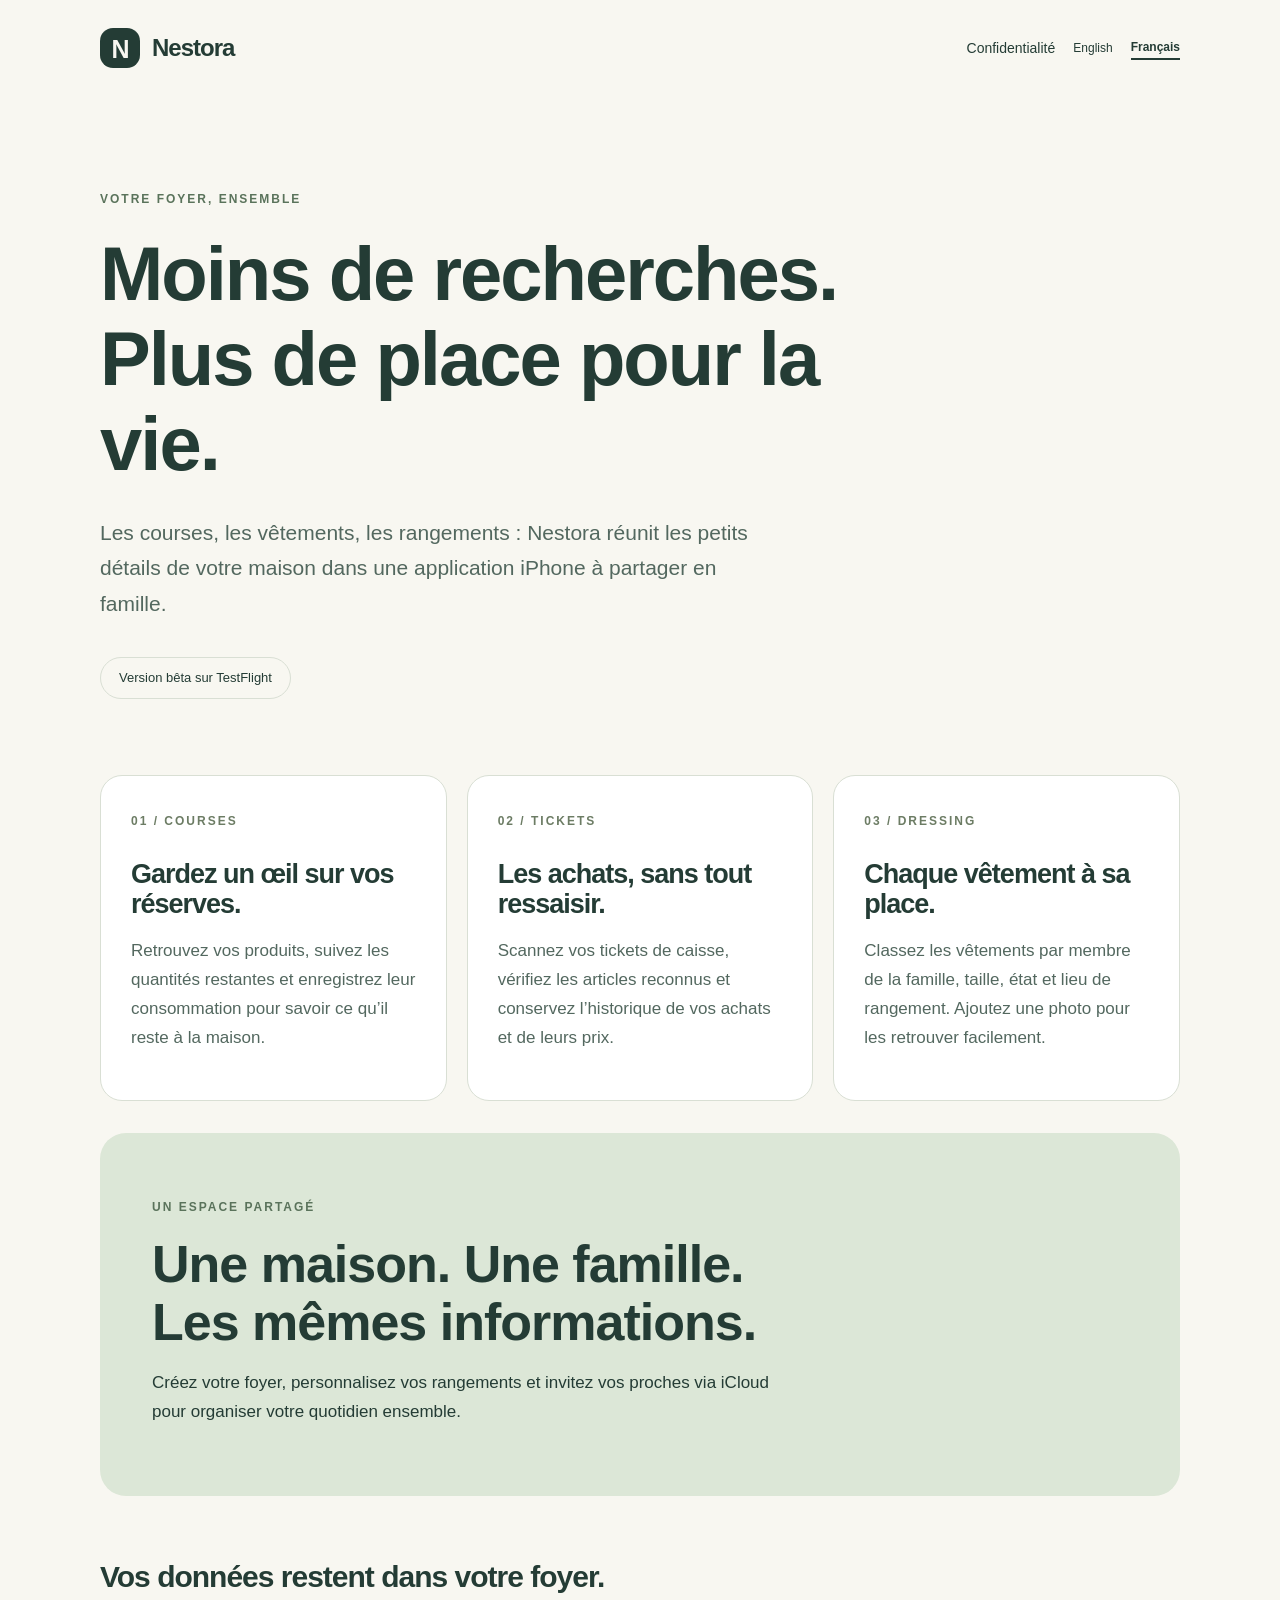
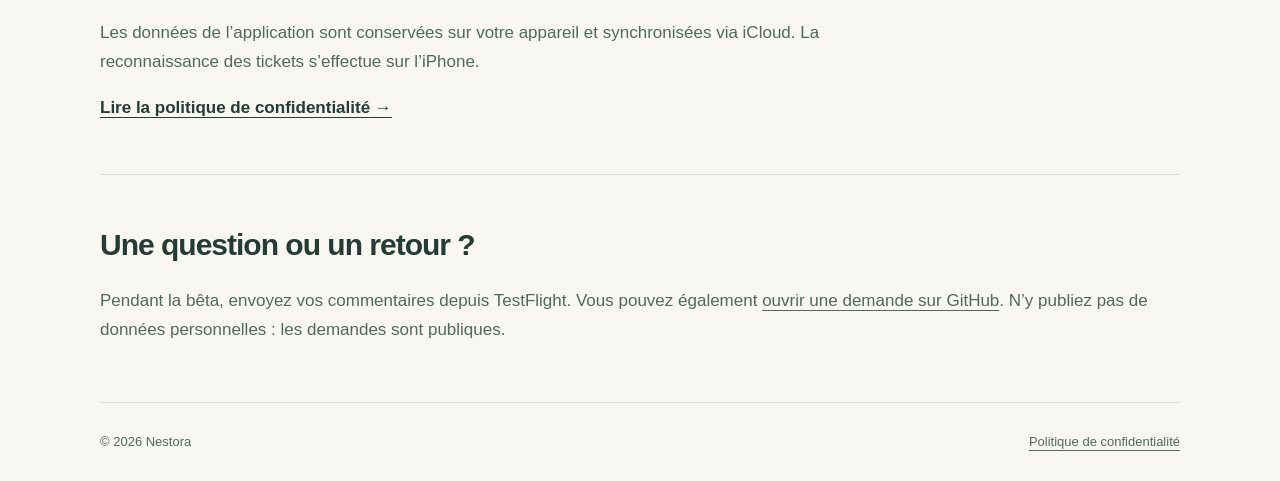
==== fr/index.html @ 75b87766 "Default to English and add French translations" ====
<!doctype html>
<html lang="fr">
<head>
  <meta charset="utf-8">
  <meta name="viewport" content="width=device-width, initial-scale=1">
  <meta name="description" content="Nestora, votre stock alimentaire et votre dressing familial réunis sur iPhone, avec partage via iCloud.">
  <title>Nestora — Un foyer bien organisé</title>
  <link rel="stylesheet" href="../style.css">
</head>
<body>
  <header class="wrap"><a class="brand" href="./" aria-label="Nestora, accueil"><span class="logo" aria-hidden="true">N</span>Nestora</a><nav aria-label="Navigation"><a href="privacy.html">Confidentialité</a><a class="language" href="../index.html" lang="en" hreflang="en" aria-label="Switch to English">English</a><span class="language current" aria-current="true" lang="fr">Français</span></nav></header>
  <main class="wrap">
    <section class="hero">
      <p class="eyebrow">VOTRE FOYER, ENSEMBLE</p>
      <h1>Moins de recherches.<br>Plus de place pour la vie.</h1>
      <p class="intro">Les courses, les vêtements, les rangements : Nestora réunit les petits détails de votre maison dans une application iPhone à partager en famille.</p>
      <span class="badge">Version bêta sur TestFlight</span>
    </section>
    <section class="grid" aria-label="Fonctionnalités">
      <article><span class="number">01 / COURSES</span><h2>Gardez un œil sur vos réserves.</h2><p>Retrouvez vos produits, suivez les quantités restantes et enregistrez leur consommation pour savoir ce qu’il reste à la maison.</p></article>
      <article><span class="number">02 / TICKETS</span><h2>Les achats, sans tout ressaisir.</h2><p>Scannez vos tickets de caisse, vérifiez les articles reconnus et conservez l’historique de vos achats et de leurs prix.</p></article>
      <article><span class="number">03 / DRESSING</span><h2>Chaque vêtement à sa place.</h2><p>Classez les vêtements par membre de la famille, taille, état et lieu de rangement. Ajoutez une photo pour les retrouver facilement.</p></article>
    </section>
    <section class="family"><p class="eyebrow">UN ESPACE PARTAGÉ</p><h2>Une maison. Une famille.<br>Les mêmes informations.</h2><p>Créez votre foyer, personnalisez vos rangements et invitez vos proches via iCloud pour organiser votre quotidien ensemble.</p></section>
    <section class="trust"><h2>Vos données restent dans votre foyer.</h2><p>Les données de l’application sont conservées sur votre appareil et synchronisées via iCloud. La reconnaissance des tickets s’effectue sur l’iPhone.</p><a class="text-link" href="privacy.html">Lire la politique de confidentialité →</a></section>
    <section class="contact" id="contact"><h2>Une question ou un retour ?</h2><p>Pendant la bêta, envoyez vos commentaires depuis TestFlight. Vous pouvez également <a href="https://github.com/mtaieb/nestora-site/issues">ouvrir une demande sur GitHub</a>. N’y publiez pas de données personnelles : les demandes sont publiques.</p></section>
  </main>
  <footer class="wrap"><span>© 2026 Nestora</span><a href="privacy.html">Politique de confidentialité</a></footer>
</body>
</html>
---- style.css ----
:root{color-scheme:light;--ink:#243c35;--muted:#53685f;--paper:#f8f7f1;--green:#dce7d7;--line:#d9dfd4}*{box-sizing:border-box}body{margin:0;background:var(--paper);color:var(--ink);font:17px/1.7 -apple-system,BlinkMacSystemFont,"Segoe UI",sans-serif}a{color:inherit;text-underline-offset:4px}a:focus-visible{outline:3px solid #42684b;outline-offset:6px}.wrap{width:min(1080px,calc(100% - 48px));margin:auto}header{display:flex;align-items:center;justify-content:space-between;padding:28px 0}.brand{display:flex;align-items:center;gap:12px;font-size:24px;font-weight:700;text-decoration:none;letter-spacing:-1px}.logo{background:var(--ink);color:var(--paper);width:40px;height:40px;display:grid;place-items:center;border-radius:13px;font-size:25px}nav{font-size:14px}nav a{text-decoration:none}.hero{padding:80px 0 76px;max-width:850px}.eyebrow,.number{font-size:12px;letter-spacing:2px;font-weight:700}.eyebrow{color:#5a735b}h1,h2{line-height:1.12;letter-spacing:-2px;font-weight:600}h1{font-size:clamp(42px,6.4vw,76px);margin:22px 0 28px}h2{font-size:30px;letter-spacing:-1px}.intro{font-size:21px;max-width:680px;color:var(--muted)}.badge{display:inline-block;margin-top:14px;border:1px solid var(--line);border-radius:50px;padding:9px 18px;font-size:13px}.grid{display:grid;grid-template-columns:repeat(3,1fr);gap:20px}.grid article{padding:30px;background:#fff;border:1px solid var(--line);border-radius:22px}.number{color:#6c7c64}.grid h2{font-size:27px;margin:24px 0 18px}.grid p,.trust p,.contact p{color:var(--muted)}.family{background:var(--green);padding:52px;border-radius:26px;margin:32px 0 64px}.family h2{font-size:clamp(34px,4.5vw,52px);margin:18px 0}.family p:last-child{max-width:650px}.trust{max-width:750px;padding:0 0 52px}.text-link{font-weight:600}.contact{padding:28px 0 40px;border-top:1px solid var(--line)}footer{display:flex;justify-content:space-between;gap:20px;border-top:1px solid var(--line);padding:28px 0;font-size:13px;color:var(--muted)}.policy{max-width:800px;padding:45px 0 65px}.policy h1{font-size:clamp(38px,5vw,58px)}.policy h2{margin-top:38px;font-size:25px}.policy p,.policy li{color:var(--muted)}.policy .updated{font-size:14px}.policy .summary{padding:24px;background:var(--green);border-radius:18px}@media(max-width:720px){.wrap{width:calc(100% - 36px)}header{padding:20px 0}.hero{padding:42px 0}.intro{font-size:19px}.grid{grid-template-columns:1fr}.grid article{padding:26px}.family{padding:30px;margin-bottom:44px}footer{flex-direction:column;gap:8px}nav{font-size:12px}}

nav{display:flex;align-items:center;gap:18px;flex-wrap:wrap;justify-content:flex-end}.language{font-size:12px}.current{font-weight:700;border-bottom:2px solid var(--ink)}@media(max-width:480px){header{gap:16px}nav{gap:10px;max-width:190px}}
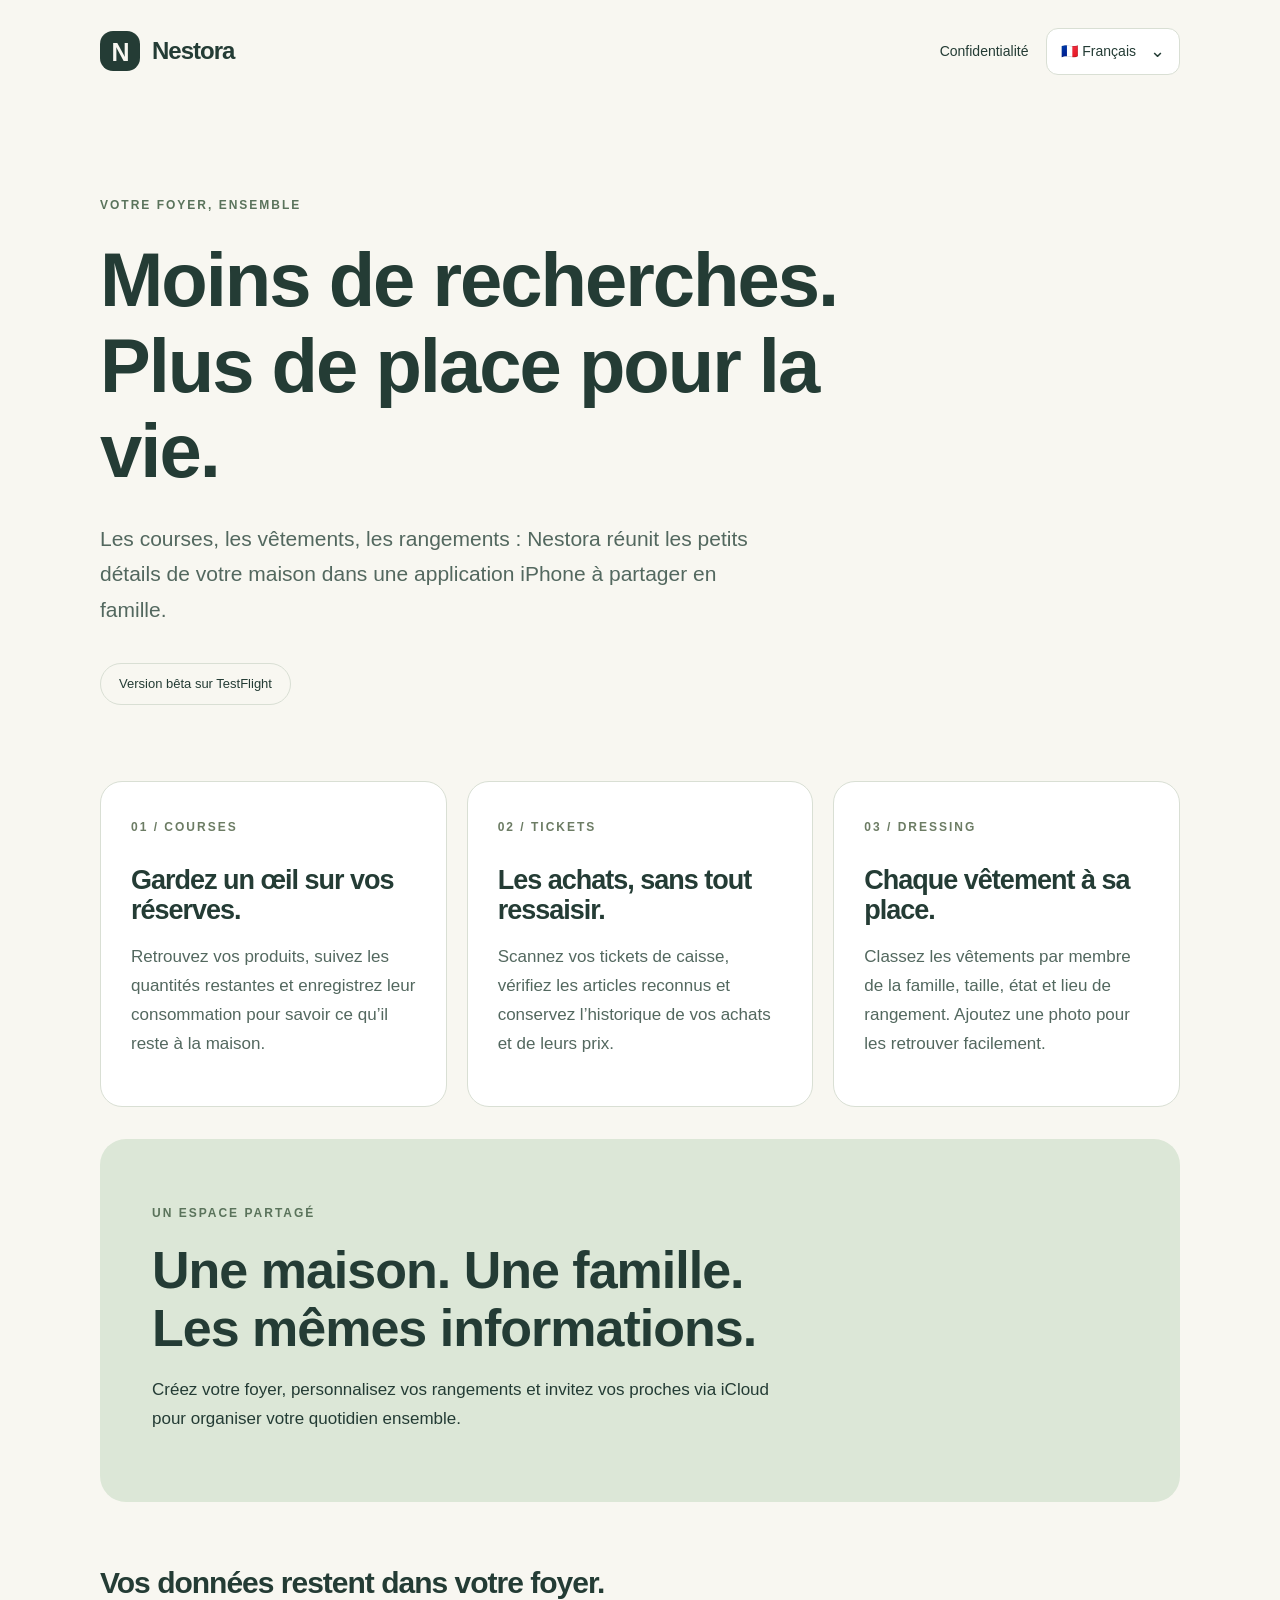
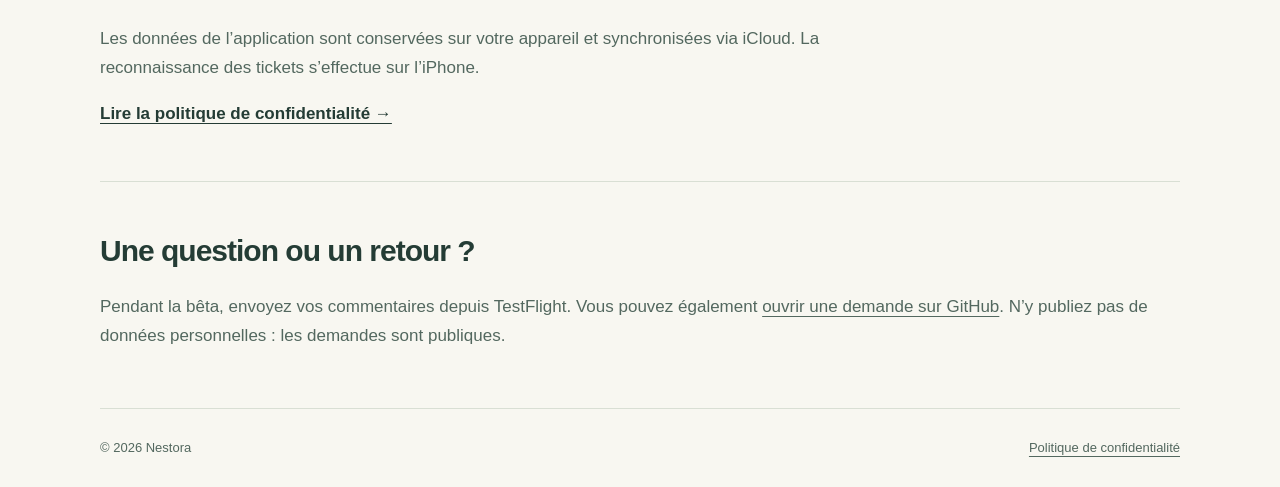
==== commit 473749ed: "Add flag dropdown for language selection" ====
--- a/fr/index.html
+++ b/fr/index.html
@@ -8,7 +8,7 @@
   <link rel="stylesheet" href="../style.css">
 </head>
 <body>
-  <header class="wrap"><a class="brand" href="./" aria-label="Nestora, accueil"><span class="logo" aria-hidden="true">N</span>Nestora</a><nav aria-label="Navigation"><a href="privacy.html">Confidentialité</a><a class="language" href="../index.html" lang="en" hreflang="en" aria-label="Switch to English">English</a><span class="language current" aria-current="true" lang="fr">Français</span></nav></header>
+  <header class="wrap"><a class="brand" href="./" aria-label="Nestora, accueil"><span class="logo" aria-hidden="true">N</span>Nestora</a><nav aria-label="Navigation"><a href="privacy.html">Confidentialité</a><details class="language-picker"><summary aria-label="Choisir la langue"><span>🇫🇷 Français</span><span class="chevron" aria-hidden="true">⌄</span></summary><div class="language-options"><a href="../index.html" lang="en" hreflang="en"><span aria-hidden="true">🇬🇧</span> English<span class="check" aria-hidden="true"></span></a><a href="index.html" lang="fr" hreflang="fr" aria-current="page"><span aria-hidden="true">🇫🇷</span> Français<span class="check" aria-hidden="true">✓</span></a></div></details></nav></header>
   <main class="wrap">
     <section class="hero">
       <p class="eyebrow">VOTRE FOYER, ENSEMBLE</p>
--- a/style.css
+++ b/style.css
@@ -1,3 +1,15 @@
 :root{color-scheme:light;--ink:#243c35;--muted:#53685f;--paper:#f8f7f1;--green:#dce7d7;--line:#d9dfd4}*{box-sizing:border-box}body{margin:0;background:var(--paper);color:var(--ink);font:17px/1.7 -apple-system,BlinkMacSystemFont,"Segoe UI",sans-serif}a{color:inherit;text-underline-offset:4px}a:focus-visible{outline:3px solid #42684b;outline-offset:6px}.wrap{width:min(1080px,calc(100% - 48px));margin:auto}header{display:flex;align-items:center;justify-content:space-between;padding:28px 0}.brand{display:flex;align-items:center;gap:12px;font-size:24px;font-weight:700;text-decoration:none;letter-spacing:-1px}.logo{background:var(--ink);color:var(--paper);width:40px;height:40px;display:grid;place-items:center;border-radius:13px;font-size:25px}nav{font-size:14px}nav a{text-decoration:none}.hero{padding:80px 0 76px;max-width:850px}.eyebrow,.number{font-size:12px;letter-spacing:2px;font-weight:700}.eyebrow{color:#5a735b}h1,h2{line-height:1.12;letter-spacing:-2px;font-weight:600}h1{font-size:clamp(42px,6.4vw,76px);margin:22px 0 28px}h2{font-size:30px;letter-spacing:-1px}.intro{font-size:21px;max-width:680px;color:var(--muted)}.badge{display:inline-block;margin-top:14px;border:1px solid var(--line);border-radius:50px;padding:9px 18px;font-size:13px}.grid{display:grid;grid-template-columns:repeat(3,1fr);gap:20px}.grid article{padding:30px;background:#fff;border:1px solid var(--line);border-radius:22px}.number{color:#6c7c64}.grid h2{font-size:27px;margin:24px 0 18px}.grid p,.trust p,.contact p{color:var(--muted)}.family{background:var(--green);padding:52px;border-radius:26px;margin:32px 0 64px}.family h2{font-size:clamp(34px,4.5vw,52px);margin:18px 0}.family p:last-child{max-width:650px}.trust{max-width:750px;padding:0 0 52px}.text-link{font-weight:600}.contact{padding:28px 0 40px;border-top:1px solid var(--line)}footer{display:flex;justify-content:space-between;gap:20px;border-top:1px solid var(--line);padding:28px 0;font-size:13px;color:var(--muted)}.policy{max-width:800px;padding:45px 0 65px}.policy h1{font-size:clamp(38px,5vw,58px)}.policy h2{margin-top:38px;font-size:25px}.policy p,.policy li{color:var(--muted)}.policy .updated{font-size:14px}.policy .summary{padding:24px;background:var(--green);border-radius:18px}@media(max-width:720px){.wrap{width:calc(100% - 36px)}header{padding:20px 0}.hero{padding:42px 0}.intro{font-size:19px}.grid{grid-template-columns:1fr}.grid article{padding:26px}.family{padding:30px;margin-bottom:44px}footer{flex-direction:column;gap:8px}nav{font-size:12px}}
 
-nav{display:flex;align-items:center;gap:18px;flex-wrap:wrap;justify-content:flex-end}.language{font-size:12px}.current{font-weight:700;border-bottom:2px solid var(--ink)}@media(max-width:480px){header{gap:16px}nav{gap:10px;max-width:190px}}
+nav{display:flex;align-items:center;gap:18px;flex-wrap:wrap;justify-content:flex-end}
+.language-picker{position:relative;font-size:14px;letter-spacing:0;line-height:1.5}
+.language-picker summary{display:flex;align-items:center;gap:14px;min-height:44px;padding:9px 14px;border:1px solid var(--line);border-radius:12px;background:#fff;cursor:pointer;list-style:none;user-select:none}
+.language-picker summary::-webkit-details-marker{display:none}
+.language-picker summary:hover{background:var(--green)}
+.language-picker summary:focus-visible{outline:3px solid #42684b;outline-offset:3px}
+.chevron{font-size:18px;transition:transform .15s}
+.language-picker[open] .chevron{transform:rotate(180deg)}
+.language-options{position:absolute;right:0;top:calc(100% + 8px);z-index:10;width:180px;padding:6px;background:#fff;border:1px solid var(--line);border-radius:14px;box-shadow:0 12px 28px #243c3518}
+.language-options a{display:flex;align-items:center;gap:10px;min-height:44px;padding:10px;border-radius:9px}
+.language-options a:hover,.language-options a[aria-current="page"]{background:var(--green)}
+.check{margin-left:auto;font-weight:700}
+@media(max-width:480px){header{gap:16px}nav{gap:10px;max-width:190px}.language-picker{font-size:13px}}
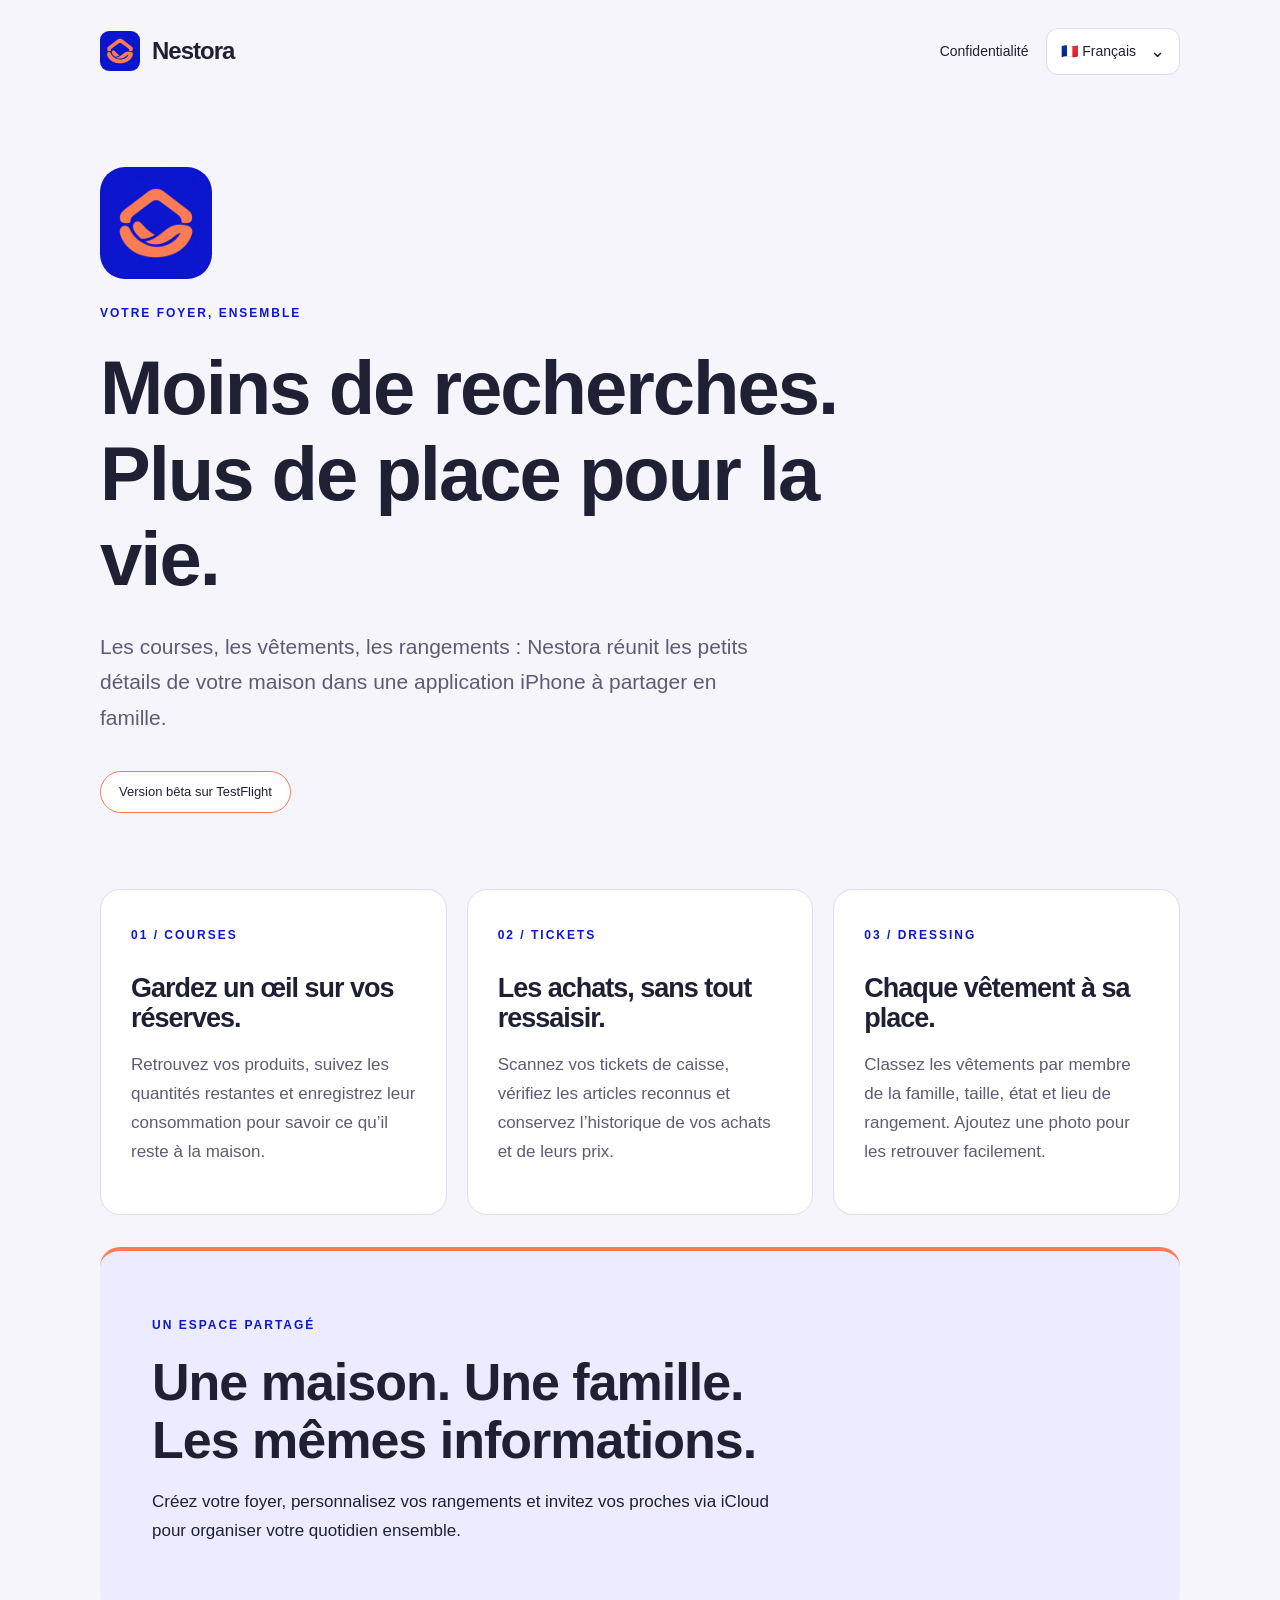
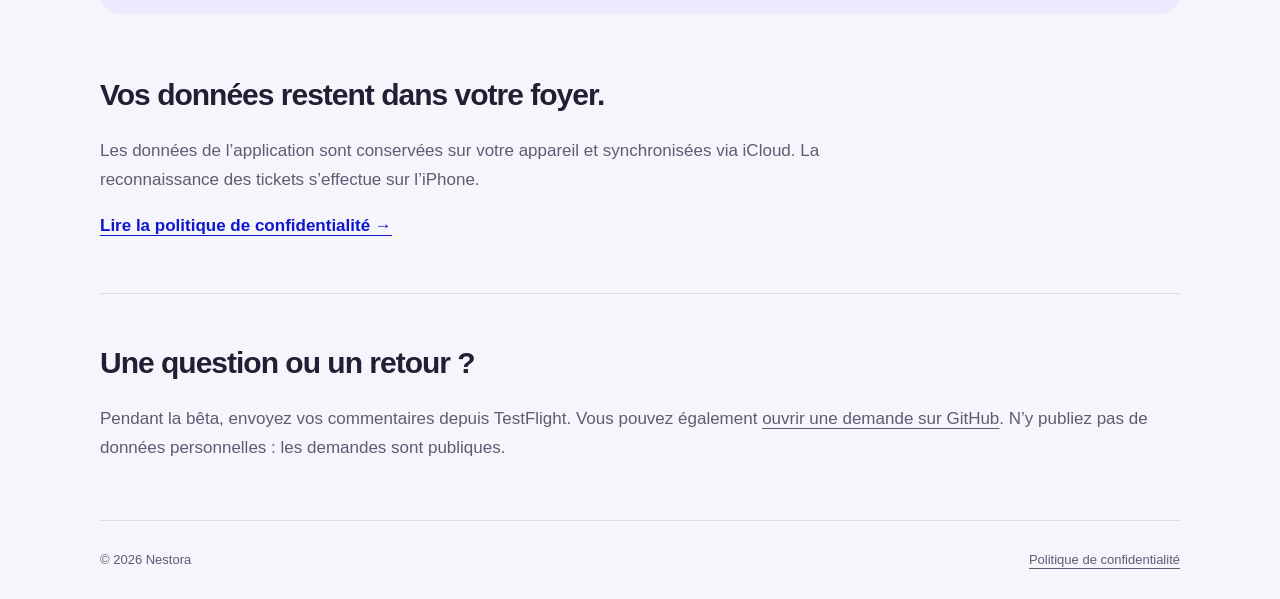
==== commit 74a790d4: "Apply Nestora branding and shared website design system" ====
--- a/fr/index.html
+++ b/fr/index.html
@@ -6,11 +6,15 @@
   <meta name="description" content="Nestora, votre stock alimentaire et votre dressing familial réunis sur iPhone, avec partage via iCloud.">
   <title>Nestora — Un foyer bien organisé</title>
   <link rel="stylesheet" href="../style.css">
+  <meta name="theme-color" content="#0c17ce">
+  <link rel="icon" type="image/png" sizes="32x32" href="../assets/favicon-32.png">
+  <link rel="apple-touch-icon" sizes="180x180" href="../assets/apple-touch-icon.png">
 </head>
 <body>
-  <header class="wrap"><a class="brand" href="./" aria-label="Nestora, accueil"><span class="logo" aria-hidden="true">N</span>Nestora</a><nav aria-label="Navigation"><a href="privacy.html">Confidentialité</a><details class="language-picker"><summary aria-label="Choisir la langue"><span>🇫🇷 Français</span><span class="chevron" aria-hidden="true">⌄</span></summary><div class="language-options"><a href="../index.html" lang="en" hreflang="en"><span aria-hidden="true">🇬🇧</span> English<span class="check" aria-hidden="true"></span></a><a href="index.html" lang="fr" hreflang="fr" aria-current="page"><span aria-hidden="true">🇫🇷</span> Français<span class="check" aria-hidden="true">✓</span></a></div></details></nav></header>
+  <header class="wrap"><a class="brand" href="./" aria-label="Nestora, accueil"><img class="logo" src="../assets/nestora-icon.png" width="40" height="40" alt="">Nestora</a><nav aria-label="Navigation"><a href="privacy.html">Confidentialité</a><details class="language-picker"><summary aria-label="Choisir la langue"><span>🇫🇷 Français</span><span class="chevron" aria-hidden="true">⌄</span></summary><div class="language-options"><a href="../index.html" lang="en" hreflang="en"><span aria-hidden="true">🇬🇧</span> English<span class="check" aria-hidden="true"></span></a><a href="index.html" lang="fr" hreflang="fr" aria-current="page"><span aria-hidden="true">🇫🇷</span> Français<span class="check" aria-hidden="true">✓</span></a></div></details></nav></header>
   <main class="wrap">
     <section class="hero">
+      <img class="hero-icon" src="../assets/nestora-icon.png" width="112" height="112" alt="">
       <p class="eyebrow">VOTRE FOYER, ENSEMBLE</p>
       <h1>Moins de recherches.<br>Plus de place pour la vie.</h1>
       <p class="intro">Les courses, les vêtements, les rangements : Nestora réunit les petits détails de votre maison dans une application iPhone à partager en famille.</p>
--- a/style.css
+++ b/style.css
@@ -1,15 +1,84 @@
-:root{color-scheme:light;--ink:#243c35;--muted:#53685f;--paper:#f8f7f1;--green:#dce7d7;--line:#d9dfd4}*{box-sizing:border-box}body{margin:0;background:var(--paper);color:var(--ink);font:17px/1.7 -apple-system,BlinkMacSystemFont,"Segoe UI",sans-serif}a{color:inherit;text-underline-offset:4px}a:focus-visible{outline:3px solid #42684b;outline-offset:6px}.wrap{width:min(1080px,calc(100% - 48px));margin:auto}header{display:flex;align-items:center;justify-content:space-between;padding:28px 0}.brand{display:flex;align-items:center;gap:12px;font-size:24px;font-weight:700;text-decoration:none;letter-spacing:-1px}.logo{background:var(--ink);color:var(--paper);width:40px;height:40px;display:grid;place-items:center;border-radius:13px;font-size:25px}nav{font-size:14px}nav a{text-decoration:none}.hero{padding:80px 0 76px;max-width:850px}.eyebrow,.number{font-size:12px;letter-spacing:2px;font-weight:700}.eyebrow{color:#5a735b}h1,h2{line-height:1.12;letter-spacing:-2px;font-weight:600}h1{font-size:clamp(42px,6.4vw,76px);margin:22px 0 28px}h2{font-size:30px;letter-spacing:-1px}.intro{font-size:21px;max-width:680px;color:var(--muted)}.badge{display:inline-block;margin-top:14px;border:1px solid var(--line);border-radius:50px;padding:9px 18px;font-size:13px}.grid{display:grid;grid-template-columns:repeat(3,1fr);gap:20px}.grid article{padding:30px;background:#fff;border:1px solid var(--line);border-radius:22px}.number{color:#6c7c64}.grid h2{font-size:27px;margin:24px 0 18px}.grid p,.trust p,.contact p{color:var(--muted)}.family{background:var(--green);padding:52px;border-radius:26px;margin:32px 0 64px}.family h2{font-size:clamp(34px,4.5vw,52px);margin:18px 0}.family p:last-child{max-width:650px}.trust{max-width:750px;padding:0 0 52px}.text-link{font-weight:600}.contact{padding:28px 0 40px;border-top:1px solid var(--line)}footer{display:flex;justify-content:space-between;gap:20px;border-top:1px solid var(--line);padding:28px 0;font-size:13px;color:var(--muted)}.policy{max-width:800px;padding:45px 0 65px}.policy h1{font-size:clamp(38px,5vw,58px)}.policy h2{margin-top:38px;font-size:25px}.policy p,.policy li{color:var(--muted)}.policy .updated{font-size:14px}.policy .summary{padding:24px;background:var(--green);border-radius:18px}@media(max-width:720px){.wrap{width:calc(100% - 36px)}header{padding:20px 0}.hero{padding:42px 0}.intro{font-size:19px}.grid{grid-template-columns:1fr}.grid article{padding:26px}.family{padding:30px;margin-bottom:44px}footer{flex-direction:column;gap:8px}nav{font-size:12px}}
-
-nav{display:flex;align-items:center;gap:18px;flex-wrap:wrap;justify-content:flex-end}
-.language-picker{position:relative;font-size:14px;letter-spacing:0;line-height:1.5}
-.language-picker summary{display:flex;align-items:center;gap:14px;min-height:44px;padding:9px 14px;border:1px solid var(--line);border-radius:12px;background:#fff;cursor:pointer;list-style:none;user-select:none}
-.language-picker summary::-webkit-details-marker{display:none}
-.language-picker summary:hover{background:var(--green)}
-.language-picker summary:focus-visible{outline:3px solid #42684b;outline-offset:3px}
-.chevron{font-size:18px;transition:transform .15s}
-.language-picker[open] .chevron{transform:rotate(180deg)}
-.language-options{position:absolute;right:0;top:calc(100% + 8px);z-index:10;width:180px;padding:6px;background:#fff;border:1px solid var(--line);border-radius:14px;box-shadow:0 12px 28px #243c3518}
-.language-options a{display:flex;align-items:center;gap:10px;min-height:44px;padding:10px;border-radius:9px}
-.language-options a:hover,.language-options a[aria-current="page"]{background:var(--green)}
-.check{margin-left:auto;font-weight:700}
-@media(max-width:480px){header{gap:16px}nav{gap:10px;max-width:190px}.language-picker{font-size:13px}}
+/* Nestora tokens: keep aligned with DESIGN_SYSTEM.md and the iOS asset catalog. */
+:root {
+  color-scheme: light dark;
+  --indigo: #0c17ce;
+  --coral: #ff7b54;
+  --ink: #202035;
+  --muted: #5d5c73;
+  --paper: #f6f5fc;
+  --surface: #ffffff;
+  --soft-accent: #ecebff;
+  --line: #deddee;
+  --focus: var(--indigo);
+  --radius-card: 20px;
+  --space-small: 8px;
+  --space-medium: 16px;
+  --space-large: 24px;
+  --space-section: 32px;
+}
+* { box-sizing: border-box; }
+body { margin: 0; background: var(--paper); color: var(--ink); font: 17px/1.7 -apple-system, BlinkMacSystemFont, "Segoe UI", sans-serif; }
+a { color: inherit; text-underline-offset: 4px; }
+a:focus-visible { outline: 3px solid var(--focus); outline-offset: 6px; }
+.wrap { width: min(1080px, calc(100% - 48px)); margin: auto; }
+header { display: flex; align-items: center; justify-content: space-between; padding: 28px 0; }
+.brand { display: flex; align-items: center; gap: 12px; font-size: 24px; font-weight: 700; text-decoration: none; letter-spacing: -1px; }
+.logo { display: block; width: 40px; height: 40px; border-radius: 9px; }
+nav { display: flex; align-items: center; gap: 18px; flex-wrap: wrap; justify-content: flex-end; font-size: 14px; }
+nav a { text-decoration: none; }
+.hero { padding: 64px 0 76px; max-width: 850px; }
+.hero-icon { display: block; width: 112px; height: 112px; border-radius: 25px; margin-bottom: var(--space-large); }
+.eyebrow, .number { font-size: 12px; letter-spacing: 2px; font-weight: 700; color: var(--indigo); }
+h1, h2 { line-height: 1.12; letter-spacing: -2px; font-weight: 600; }
+h1 { font-size: clamp(42px, 6.4vw, 76px); margin: 22px 0 28px; }
+h2 { font-size: 30px; letter-spacing: -1px; }
+.intro { font-size: 21px; max-width: 680px; color: var(--muted); }
+.badge { display: inline-block; margin-top: 14px; border: 1px solid var(--coral); background: var(--surface); border-radius: 50px; padding: 9px 18px; font-size: 13px; }
+.grid { display: grid; grid-template-columns: repeat(3, 1fr); gap: 20px; }
+.grid article { padding: 30px; background: var(--surface); border: 1px solid var(--line); border-radius: var(--radius-card); }
+.grid h2 { font-size: 27px; margin: 24px 0 18px; }
+.grid p, .trust p, .contact p { color: var(--muted); }
+.family { background: var(--soft-accent); padding: 52px; border-radius: var(--radius-card); margin: 32px 0 64px; border-top: 4px solid var(--coral); }
+.family h2 { font-size: clamp(34px, 4.5vw, 52px); margin: 18px 0; }
+.family p:last-child { max-width: 650px; }
+.trust { max-width: 750px; padding: 0 0 52px; }
+.text-link { font-weight: 600; color: var(--indigo); }
+.contact { padding: 28px 0 40px; border-top: 1px solid var(--line); }
+footer { display: flex; justify-content: space-between; gap: 20px; border-top: 1px solid var(--line); padding: 28px 0; font-size: 13px; color: var(--muted); }
+.policy { max-width: 800px; padding: 45px 0 65px; }
+.policy h1 { font-size: clamp(38px, 5vw, 58px); }
+.policy h2 { margin-top: 38px; font-size: 25px; }
+.policy p, .policy li { color: var(--muted); }
+.policy .updated { font-size: 14px; }
+.policy .summary { padding: var(--space-large); background: var(--soft-accent); border-radius: var(--radius-card); }
+.language-picker { position: relative; font-size: 14px; letter-spacing: 0; line-height: 1.5; }
+.language-picker summary { display: flex; align-items: center; gap: 14px; min-height: 44px; padding: 9px 14px; border: 1px solid var(--line); border-radius: 12px; background: var(--surface); cursor: pointer; list-style: none; user-select: none; }
+.language-picker summary::-webkit-details-marker { display: none; }
+.language-picker summary:hover { background: var(--soft-accent); }
+.language-picker summary:focus-visible { outline: 3px solid var(--focus); outline-offset: 3px; }
+.chevron { font-size: 18px; transition: transform .15s; }
+.language-picker[open] .chevron { transform: rotate(180deg); }
+.language-options { position: absolute; right: 0; top: calc(100% + 8px); z-index: 10; width: 180px; padding: 6px; background: var(--surface); border: 1px solid var(--line); border-radius: 14px; box-shadow: 0 12px 28px #20203518; }
+.language-options a { display: flex; align-items: center; gap: 10px; min-height: 44px; padding: 10px; border-radius: 9px; }
+.language-options a:hover, .language-options a[aria-current="page"] { background: var(--soft-accent); }
+.check { margin-left: auto; font-weight: 700; }
+@media (prefers-color-scheme: dark) {
+  :root { --indigo: #aeafff; --coral: #ff9678; --ink: #f6f5fc; --muted: #b9b8ce; --paper: #131322; --surface: #202035; --soft-accent: #2b2a50; --line: #3e3d59; }
+}
+@media (prefers-reduced-motion: reduce) { .chevron { transition: none; } }
+@media (max-width: 720px) {
+  .wrap { width: calc(100% - 36px); }
+  header { padding: 20px 0; }
+  .hero { padding: 42px 0; }
+  .intro { font-size: 19px; }
+  .grid { grid-template-columns: 1fr; }
+  .grid article { padding: 26px; }
+  .family { padding: 30px; margin-bottom: 44px; }
+  footer { flex-direction: column; gap: 8px; }
+  nav { font-size: 12px; }
+}
+@media (max-width: 480px) {
+  header { gap: 16px; }
+  nav { gap: 10px; max-width: 190px; }
+  .language-picker { font-size: 13px; }
+}
